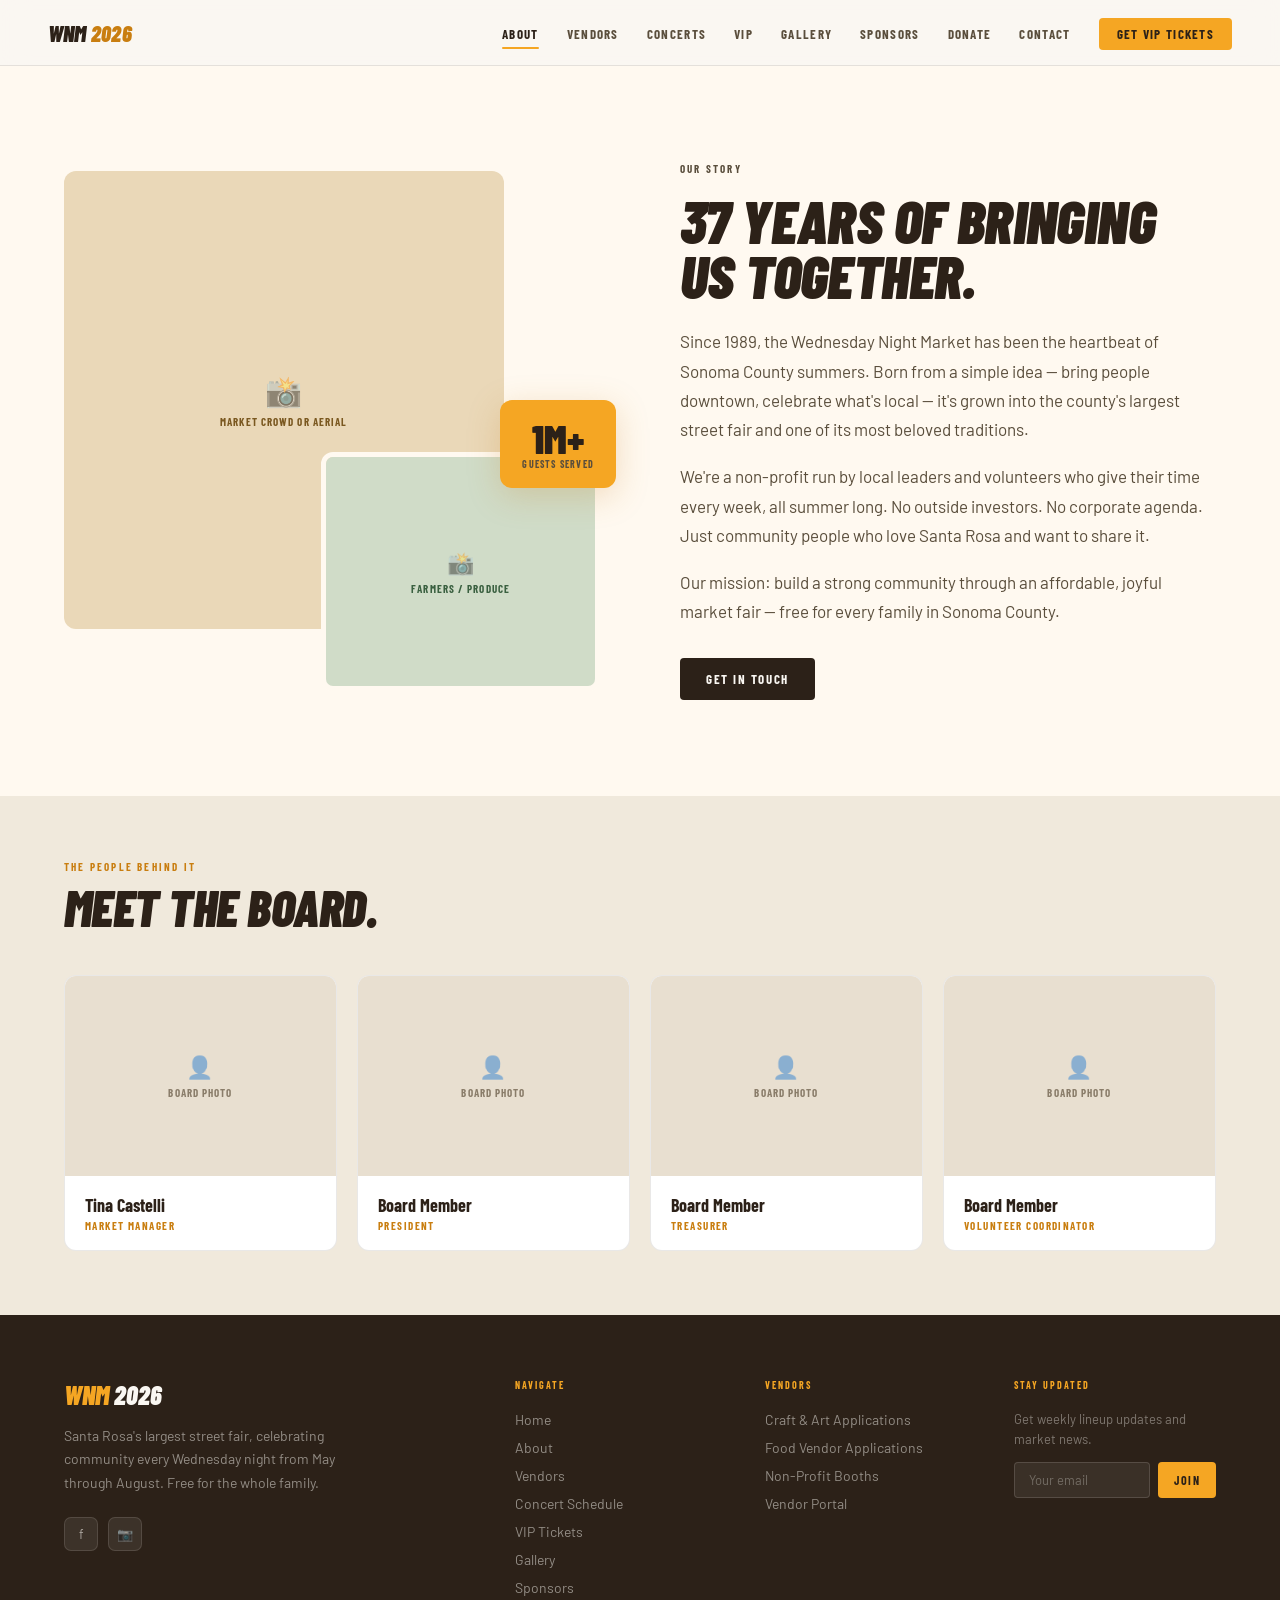
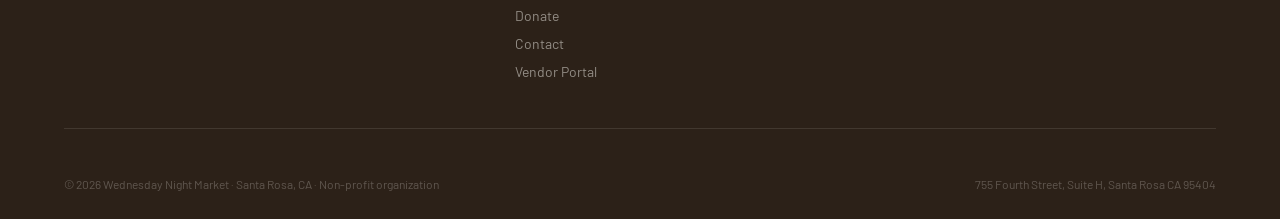
==== about.html @ 672c6ce0 "Add files via upload" ====
<!DOCTYPE html>
<html lang="en">
<head>
<meta charset="UTF-8">
<meta name="viewport" content="width=device-width, initial-scale=1.0">
<title>About — Wednesday Night Market</title>
<meta name="description" content="A non-profit run by local leaders and volunteers, bringing Santa Rosa together since 1989.">
<link rel="preconnect" href="https://fonts.googleapis.com">
<link rel="preconnect" href="https://fonts.gstatic.com" crossorigin>
<link href="https://fonts.googleapis.com/css2?family=Barlow+Condensed:ital,wght@0,400;0,700;0,900;1,700;1,900&family=Barlow:wght@400;500;600&display=swap" rel="stylesheet">
<link rel="stylesheet" href="styles.css">
</head>
<body data-page="about">

<a class="skip-link" href="#main">Skip to content</a>
<site-nav></site-nav>

<main id="main" class="page-body">
<section id="about" class="about-section section-pad">
  <div class="about-grid">
    <div class="about-image-wrap fade-up">
      <div class="about-img-main">
        <div class="photo-ph" style="height:100%;background:#EAD8B8;color:#7A5820">
          <span class="ico" style="font-size:30px">📸</span>Market crowd or aerial
        </div>
      </div>
      <div class="about-img-accent">
        <div class="photo-ph" style="height:100%;background:#D0DCC8;color:#3A6040">
          <span class="ico">📸</span>Farmers / produce
        </div>
      </div>
      <div class="stat-bubble">
        <div class="big">1M+</div>
        <div class="small">Guests served</div>
      </div>
    </div>

    <div class="about-copy fade-up">
      <p class="eyebrow">Our Story</p>
      <h2 class="display">37 years of bringing us together.</h2>
      <p class="body-text">Since 1989, the Wednesday Night Market has been the heartbeat of Sonoma County summers. Born from a simple idea — bring people downtown, celebrate what's local — it's grown into the county's largest street fair and one of its most beloved traditions.</p>
      <p class="body-text">We're a non-profit run by local leaders and volunteers who give their time every week, all summer long. No outside investors. No corporate agenda. Just community people who love Santa Rosa and want to share it.</p>
      <p class="body-text">Our mission: build a strong community through an affordable, joyful market fair — free for every family in Sonoma County.</p>
      <a href="contact.html" class="btn-primary">Get in touch</a>
    </div>
  </div>
</section>

<!-- ── BOARD ── -->
<div class="board-section section-pad-sm">
  <div class="fade-up">
    <p class="eyebrow">The People Behind It</p>
    <h2 class="display board-section">Meet the board.</h2>
  </div>
  <div class="board-grid fade-up">
    <div class="board-card">
      <div class="board-photo"><div class="photo-ph"><span class="ico">👤</span>Board photo</div></div>
      <div class="board-info">
        <div class="board-name">Tina Castelli</div>
        <div class="board-role">Market Manager</div>
      </div>
    </div>
    <div class="board-card">
      <div class="board-photo"><div class="photo-ph"><span class="ico">👤</span>Board photo</div></div>
      <div class="board-info">
        <div class="board-name">Board Member</div>
        <div class="board-role">President</div>
      </div>
    </div>
    <div class="board-card">
      <div class="board-photo"><div class="photo-ph"><span class="ico">👤</span>Board photo</div></div>
      <div class="board-info">
        <div class="board-name">Board Member</div>
        <div class="board-role">Treasurer</div>
      </div>
    </div>
    <div class="board-card">
      <div class="board-photo"><div class="photo-ph"><span class="ico">👤</span>Board photo</div></div>
      <div class="board-info">
        <div class="board-name">Board Member</div>
        <div class="board-role">Volunteer Coordinator</div>
      </div>
    </div>
  </div>
</div>
</main>

<site-footer></site-footer>

<script src="nav.js"></script>
<script src="main.js"></script>
</body>
</html>
---- styles.css ----
/* ── TOKENS ── */
:root {
  --ink:        #2C2118;
  --ink-mid:    #5A4E3C;
  --ink-soft:   #8A7D6A;
  --base:       #FAF7F2;
  --base-warm:  #FFF9F0;
  --base-sand:  #F0E9DC;
  --base-deep:  #E8DFD0;
  --amber:      #F5A623;
  --amber-dark: #C97E10;
  --coral:      #E8452C;
  --coral-soft: #FDF0ED;
  --sage:       #5A9468;
  --sage-soft:  #EDF4EF;
  --white:      #FFFFFF;
  --border:     rgba(44,33,24,0.1);
  --border-mid: rgba(44,33,24,0.18);
  --radius-sm:  4px;
  --radius-md:  12px;
  --radius-lg:  24px;
}

*, *::before, *::after { box-sizing: border-box; margin: 0; padding: 0; }
html { scroll-behavior: smooth; }
body {
  font-family: 'Barlow', sans-serif;
  background: var(--base);
  color: var(--ink);
  overflow-x: hidden;
}

/* ── TYPE ── */
.display {
  font-family: 'Barlow Condensed', sans-serif;
  font-weight: 900;
  font-style: italic;
  line-height: 0.92;
  letter-spacing: -0.01em;
  text-transform: uppercase;
}
.display-upright {
  font-family: 'Barlow Condensed', sans-serif;
  font-weight: 700;
  line-height: 1.05;
  letter-spacing: 0.01em;
  text-transform: uppercase;
}
.eyebrow {
  font-family: 'Barlow Condensed', sans-serif;
  font-weight: 700;
  font-size: 11px;
  letter-spacing: 0.2em;
  text-transform: uppercase;
  color: var(--amber-dark);
}
.body-text { font-size: 17px; line-height: 1.72; color: var(--ink-mid); }

/* ── NAV ── */
nav {
  position: fixed;
  top: 0; left: 0; right: 0;
  z-index: 100;
  height: 66px;
  display: flex;
  align-items: center;
  justify-content: space-between;
  padding: 0 48px;
  background: rgba(250,247,242,0.9);
  backdrop-filter: blur(14px);
  border-bottom: 1px solid var(--border);
}
.nav-logo {
  font-family: 'Barlow Condensed', sans-serif;
  font-weight: 900;
  font-style: italic;
  font-size: 22px;
  color: var(--ink);
  text-transform: uppercase;
  letter-spacing: 0.01em;
  text-decoration: none;
}
.nav-logo .accent { color: var(--amber-dark); }
.nav-links { display: flex; gap: 28px; list-style: none; align-items: center; }
.nav-links a {
  font-family: 'Barlow Condensed', sans-serif;
  font-weight: 700;
  font-size: 13px;
  letter-spacing: 0.1em;
  text-transform: uppercase;
  color: var(--ink-mid);
  text-decoration: none;
  transition: color 0.18s;
}
.nav-links a:hover { color: var(--amber-dark); }
.nav-cta {
  background: var(--amber);
  color: var(--ink) !important;
  padding: 8px 18px;
  border-radius: var(--radius-sm);
  font-weight: 700 !important;
  transition: background 0.18s !important;
}
.nav-cta:hover { background: var(--amber-dark) !important; color: var(--white) !important; }

/* ── PAGE LABELS ── */

/* ── BUTTONS ── */
.btn-primary {
  display: inline-block;
  background: var(--ink);
  color: var(--base);
  font-family: 'Barlow Condensed', sans-serif;
  font-weight: 700;
  font-size: 13px;
  letter-spacing: 0.12em;
  text-transform: uppercase;
  padding: 13px 26px;
  border-radius: var(--radius-sm);
  text-decoration: none;
  border: none;
  cursor: pointer;
  transition: background 0.18s, transform 0.12s;
}
.btn-primary:hover { background: var(--amber-dark); transform: translateY(-1px); }
.btn-amber {
  display: inline-block;
  background: var(--amber);
  color: var(--ink);
  font-family: 'Barlow Condensed', sans-serif;
  font-weight: 700;
  font-size: 13px;
  letter-spacing: 0.12em;
  text-transform: uppercase;
  padding: 13px 26px;
  border-radius: var(--radius-sm);
  text-decoration: none;
  border: none;
  cursor: pointer;
  transition: background 0.18s, transform 0.12s;
}
.btn-amber:hover { background: var(--amber-dark); color: var(--white); transform: translateY(-1px); }
.btn-outline {
  display: inline-block;
  background: transparent;
  color: var(--ink);
  font-family: 'Barlow Condensed', sans-serif;
  font-weight: 700;
  font-size: 13px;
  letter-spacing: 0.12em;
  text-transform: uppercase;
  padding: 12px 26px;
  border-radius: var(--radius-sm);
  border: 1.5px solid var(--border-mid);
  text-decoration: none;
  cursor: pointer;
  transition: border-color 0.18s, background 0.18s;
}
.btn-outline:hover { border-color: var(--ink); background: rgba(44,33,24,0.04); }

/* ── HERO ── */
#home {
  position: relative;
  height: 100vh;
  min-height: 680px;
  display: flex;
  flex-direction: column;
  justify-content: flex-end;
  padding: 0 64px 80px;
  overflow: hidden;
}
.hero-video-wrap {
  position: absolute;
  inset: 0;
  overflow: hidden;
}
.hero-video-wrap video { width: 100%; height: 100%; object-fit: cover; }
.hero-video-placeholder {
  width: 100%; height: 100%;
  background: linear-gradient(145deg, #F0D8A0 0%, #E8B870 25%, #C8824A 55%, #F0C870 80%, #E0D090 100%);
  display: flex;
  align-items: center;
  justify-content: center;
  font-family: 'Barlow Condensed', sans-serif;
  font-size: 13px;
  letter-spacing: 0.15em;
  text-transform: uppercase;
  color: rgba(44,33,24,0.5);
  flex-direction: column;
  gap: 8px;
}
.hero-video-placeholder::before { content: '▶'; font-size: 28px; color: rgba(44,33,24,0.3); }
.hero-overlay {
  position: absolute;
  inset: 0;
  background: linear-gradient(
    to top,
    rgba(250,247,242,0.96) 0%,
    rgba(250,247,242,0.55) 35%,
    rgba(250,247,242,0.1)  65%,
    rgba(250,247,242,0)   100%
  );
}
.hero-content { position: relative; z-index: 2; }
.hero-eyebrow {
  display: flex;
  align-items: center;
  gap: 12px;
  margin-bottom: 14px;
}
.hero-eyebrow::before {
  content: '';
  display: block;
  width: 28px;
  height: 2px;
  background: var(--amber-dark);
  border-radius: 2px;
}
.hero-title {
  font-size: clamp(72px, 12vw, 148px);
  color: var(--ink);
  margin-bottom: 6px;
}
.hero-title .pop { color: var(--amber-dark); }
.hero-sub {
  font-family: 'Barlow Condensed', sans-serif;
  font-weight: 400;
  font-size: clamp(17px, 2vw, 22px);
  color: var(--ink-mid);
  letter-spacing: 0.06em;
  text-transform: uppercase;
  margin-bottom: 36px;
}
.hero-actions { display: flex; gap: 14px; align-items: center; flex-wrap: wrap; }

.hero-badge {
  position: absolute;
  top: 96px;
  right: 64px;
  z-index: 2;
  background: var(--coral);
  color: var(--white);
  width: 104px;
  height: 104px;
  border-radius: 50%;
  display: flex;
  flex-direction: column;
  align-items: center;
  justify-content: center;
  text-align: center;
}
.hero-badge .num {
  font-family: 'Barlow Condensed', sans-serif;
  font-weight: 900;
  font-size: 38px;
  line-height: 1;
}
.hero-badge .lbl {
  font-family: 'Barlow Condensed', sans-serif;
  font-weight: 700;
  font-size: 10px;
  letter-spacing: 0.08em;
  text-transform: uppercase;
  line-height: 1.3;
  opacity: 0.88;
}

/* ── TICKER ── */
.ticker-wrap {
  background: var(--ink);
  overflow: hidden;
  padding: 11px 0;
  white-space: nowrap;
}
.ticker-inner {
  display: inline-flex;
  animation: ticker 30s linear infinite;
}
@keyframes ticker { from { transform: translateX(0); } to { transform: translateX(-50%); } }
.ticker-item {
  font-family: 'Barlow Condensed', sans-serif;
  font-weight: 700;
  font-size: 12px;
  letter-spacing: 0.16em;
  text-transform: uppercase;
  color: var(--base);
  padding: 0 24px;
}
.ticker-sep { color: var(--amber); padding: 0 4px; }

/* ── EVENT STRIP ── */
.event-strip {
  background: var(--base-warm);
  display: grid;
  grid-template-columns: repeat(4, 1fr);
  border-bottom: 1px solid var(--border);
}
.es-item {
  padding: 28px 36px;
  border-right: 1px solid var(--border);
}
.es-item:last-child { border-right: none; }
.es-item .lbl {
  font-family: 'Barlow Condensed', sans-serif;
  font-weight: 700;
  font-size: 10px;
  letter-spacing: 0.2em;
  text-transform: uppercase;
  color: var(--amber-dark);
  margin-bottom: 6px;
}
.es-item .val {
  font-family: 'Barlow Condensed', sans-serif;
  font-weight: 700;
  font-size: 20px;
  color: var(--ink);
  line-height: 1.2;
}
.es-item .sub { font-size: 13px; color: var(--ink-soft); margin-top: 3px; }

/* ── SECTION STRUCTURE ── */
.section-pad { padding: 96px 64px; }
.section-pad-sm { padding: 64px 64px; }

/* ── PHOTO MOSAIC ── */
.mosaic-section { background: var(--base); }
.mosaic-header {
  display: flex;
  align-items: flex-end;
  justify-content: space-between;
  margin-bottom: 36px;
}
.mosaic {
  display: grid;
  grid-template-columns: repeat(12, 1fr);
  grid-auto-rows: 240px;
  gap: 8px;
}
.mosaic-item {
  border-radius: var(--radius-sm);
  overflow: hidden;
}
.mosaic-item img { width: 100%; height: 100%; object-fit: cover; display: block; }
.photo-ph {
  width: 100%; height: 100%;
  display: flex;
  flex-direction: column;
  align-items: center;
  justify-content: center;
  font-family: 'Barlow Condensed', sans-serif;
  font-size: 11px;
  letter-spacing: 0.1em;
  text-transform: uppercase;
  font-weight: 700;
  gap: 6px;
  text-align: center;
  padding: 8px;
}
.photo-ph .ico { font-size: 22px; opacity: 0.45; }
.m1 { grid-column: span 5; grid-row: span 2; }
.m2 { grid-column: span 4; }
.m3 { grid-column: span 3; }
.m4 { grid-column: span 3; }
.m5 { grid-column: span 4; }

/* ── ABOUT ── */
.about-section { background: var(--base-warm); }
.about-grid {
  display: grid;
  grid-template-columns: 1fr 1fr;
  gap: 80px;
  align-items: center;
  max-width: 1280px;
}
.about-image-wrap { position: relative; height: 520px; }
.about-img-main {
  position: absolute;
  top: 0; left: 0;
  width: 82%; height: 88%;
  border-radius: var(--radius-md);
  overflow: hidden;
}
.about-img-accent {
  position: absolute;
  bottom: 0; right: 0;
  width: 52%; height: 46%;
  border-radius: var(--radius-md);
  overflow: hidden;
  border: 5px solid var(--base-warm);
}
.stat-bubble {
  position: absolute;
  top: 44%;
  right: -16px;
  background: var(--amber);
  color: var(--ink);
  padding: 18px 22px;
  border-radius: var(--radius-md);
  text-align: center;
  z-index: 2;
  box-shadow: 0 8px 32px rgba(200,130,40,0.25);
}
.stat-bubble .big {
  font-family: 'Barlow Condensed', sans-serif;
  font-weight: 900;
  font-size: 40px;
  line-height: 1;
  color: var(--ink);
}
.stat-bubble .small {
  font-family: 'Barlow Condensed', sans-serif;
  font-weight: 700;
  font-size: 10px;
  letter-spacing: 0.12em;
  text-transform: uppercase;
  color: var(--ink-mid);
}
.about-copy h2 {
  font-size: clamp(38px, 5vw, 60px);
  color: var(--ink);
  margin: 10px 0 24px;
}
.about-copy p { color: var(--ink-mid); margin-bottom: 18px; }
.about-copy p:last-of-type { margin-bottom: 32px; }

/* ── BOARD ── */
.board-section { background: var(--base-sand); }
.board-section h2 { font-size: clamp(34px, 4vw, 52px); color: var(--ink); margin: 10px 0 44px; }
.board-grid {
  display: grid;
  grid-template-columns: repeat(4, 1fr);
  gap: 20px;
}
.board-card {
  background: var(--white);
  border-radius: var(--radius-md);
  overflow: hidden;
  border: 1px solid var(--border);
}
.board-photo { height: 200px; overflow: hidden; }
.board-photo .photo-ph { color: var(--ink-soft); background: var(--base-deep); }
.board-info { padding: 18px 20px; }
.board-name {
  font-family: 'Barlow Condensed', sans-serif;
  font-weight: 700;
  font-size: 18px;
  color: var(--ink);
  margin-bottom: 3px;
}
.board-role {
  font-family: 'Barlow Condensed', sans-serif;
  font-weight: 700;
  font-size: 11px;
  letter-spacing: 0.13em;
  text-transform: uppercase;
  color: var(--amber-dark);
}

/* ── VENDORS ── */
.vendors-section { background: var(--base); }
.vendors-intro { max-width: 600px; margin-bottom: 52px; }
.vendors-intro h2 { font-size: clamp(38px, 5vw, 62px); color: var(--ink); margin: 10px 0 18px; }

.vendor-tabs {
  display: flex;
  gap: 0;
  border-bottom: 2px solid var(--border);
  margin-bottom: 36px;
}
.vendor-tab {
  font-family: 'Barlow Condensed', sans-serif;
  font-weight: 700;
  font-size: 14px;
  letter-spacing: 0.1em;
  text-transform: uppercase;
  padding: 11px 26px;
  border: none;
  background: transparent;
  color: var(--ink-soft);
  cursor: pointer;
  border-bottom: 2px solid transparent;
  margin-bottom: -2px;
  transition: color 0.18s, border-color 0.18s;
}
.vendor-tab.active { color: var(--ink); border-bottom-color: var(--amber); }
.vendor-tab:hover { color: var(--ink-mid); }

.vendor-cards {
  display: grid;
  grid-template-columns: repeat(3, 1fr);
  gap: 20px;
  margin-bottom: 44px;
}
.vendor-card {
  border-radius: var(--radius-md);
  overflow: hidden;
  border: 1px solid var(--border);
  background: var(--white);
}
.vendor-card-img { height: 220px; overflow: hidden; }
.vendor-card-img .photo-ph { background: var(--base-sand); color: var(--ink-soft); }
.vendor-card-body { padding: 20px 22px; }
.vendor-category {
  font-family: 'Barlow Condensed', sans-serif;
  font-weight: 700;
  font-size: 10px;
  letter-spacing: 0.18em;
  text-transform: uppercase;
  color: var(--amber-dark);
  margin-bottom: 5px;
}
.vendor-title {
  font-family: 'Barlow Condensed', sans-serif;
  font-weight: 700;
  font-size: 20px;
  color: var(--ink);
  margin-bottom: 5px;
}
.vendor-desc { font-size: 14px; color: var(--ink-soft); line-height: 1.55; }

.apply-banner {
  background: var(--base-sand);
  border-radius: var(--radius-md);
  padding: 40px 48px;
  display: flex;
  align-items: center;
  justify-content: space-between;
  gap: 32px;
  border: 1px solid var(--border);
}
.apply-banner h3 {
  font-size: 26px;
  color: var(--ink);
  margin-bottom: 6px;
}
.apply-banner p { font-size: 14px; color: var(--ink-soft); max-width: 400px; }
.apply-banner-btns { display: flex; gap: 10px; flex-wrap: wrap; flex-shrink: 0; }

/* ── CONCERTS ── */
.concerts-section { background: var(--base-warm); }
.concerts-layout {
  display: grid;
  grid-template-columns: 1fr 360px;
  gap: 60px;
  align-items: start;
}
.concerts-section h2 { font-size: clamp(38px, 5vw, 62px); color: var(--ink); margin: 10px 0 36px; }

.concert-list { display: flex; flex-direction: column; }
.concert-item {
  display: grid;
  grid-template-columns: 72px 1fr auto;
  gap: 20px;
  align-items: center;
  padding: 16px 0;
  border-bottom: 1px solid var(--border);
  cursor: pointer;
  border-radius: var(--radius-sm);
  transition: background 0.15s;
}
.concert-item:hover { background: rgba(245,166,35,0.07); margin: 0 -12px; padding: 16px 12px; }
.c-date { text-align: center; }
.c-month {
  font-family: 'Barlow Condensed', sans-serif;
  font-weight: 700;
  font-size: 10px;
  letter-spacing: 0.18em;
  text-transform: uppercase;
  color: var(--amber-dark);
}
.c-day {
  font-family: 'Barlow Condensed', sans-serif;
  font-weight: 900;
  font-size: 30px;
  color: var(--ink);
  line-height: 1;
}
.c-name {
  font-family: 'Barlow Condensed', sans-serif;
  font-weight: 700;
  font-size: 19px;
  color: var(--ink);
  margin-bottom: 3px;
}
.c-type { font-size: 13px; color: var(--ink-soft); }

.ctag {
  font-family: 'Barlow Condensed', sans-serif;
  font-weight: 700;
  font-size: 10px;
  letter-spacing: 0.12em;
  text-transform: uppercase;
  padding: 4px 10px;
  border-radius: 20px;
  white-space: nowrap;
}
.ctag-nat { background: rgba(232,69,44,0.1); color: var(--coral); border: 1px solid rgba(232,69,44,0.25); }
.ctag-cov { background: rgba(199,126,16,0.1); color: var(--amber-dark); border: 1px solid rgba(199,126,16,0.25); }
.ctag-loc { background: var(--sage-soft); color: var(--sage); border: 1px solid rgba(90,148,104,0.25); }

/* ── MINI CALENDAR ── */
.mini-cal {
  background: var(--white);
  border-radius: var(--radius-md);
  border: 1px solid var(--border);
  padding: 24px;
  position: sticky;
  top: 82px;
}
.cal-head {
  display: flex;
  justify-content: space-between;
  align-items: center;
  margin-bottom: 18px;
}
.cal-month {
  font-family: 'Barlow Condensed', sans-serif;
  font-weight: 700;
  font-size: 15px;
  letter-spacing: 0.06em;
  text-transform: uppercase;
  color: var(--ink);
}
.cal-nav {
  font-family: 'Barlow Condensed', sans-serif;
  font-weight: 700;
  font-size: 13px;
  background: transparent;
  border: 1px solid var(--border);
  border-radius: var(--radius-sm);
  padding: 4px 10px;
  color: var(--ink-mid);
  cursor: pointer;
}
.cal-nav:hover { border-color: var(--amber); color: var(--amber-dark); }
.cal-grid {
  display: grid;
  grid-template-columns: repeat(7, 1fr);
  gap: 3px;
}
.cal-dl {
  font-family: 'Barlow Condensed', sans-serif;
  font-weight: 700;
  font-size: 10px;
  letter-spacing: 0.1em;
  text-transform: uppercase;
  color: var(--ink-soft);
  text-align: center;
  padding: 3px 0 6px;
}
.cal-d {
  aspect-ratio: 1;
  display: flex;
  align-items: center;
  justify-content: center;
  font-family: 'Barlow Condensed', sans-serif;
  font-weight: 700;
  font-size: 13px;
  color: rgba(44,33,24,0.35);
  border-radius: 50%;
  cursor: default;
}
.cal-d.has-event { color: var(--ink); background: rgba(245,166,35,0.14); cursor: pointer; }
.cal-d.has-event:hover { background: rgba(245,166,35,0.32); }
.cal-d.today { background: var(--amber); color: var(--ink); font-weight: 900; }
.cal-d.empty { opacity: 0; pointer-events: none; }
.cal-legend {
  margin-top: 18px;
  padding-top: 14px;
  border-top: 1px solid var(--border);
  display: flex;
  flex-direction: column;
  gap: 8px;
}
.cal-leg-item {
  display: flex;
  align-items: center;
  gap: 8px;
  font-size: 12px;
  color: var(--ink-soft);
}
.cal-swatch {
  width: 20px; height: 20px;
  border-radius: 50%;
  display: flex; align-items: center; justify-content: center;
  font-size: 10px;
  font-family: 'Barlow Condensed', sans-serif;
  font-weight: 700;
}

/* ── VIP ── */
.vip-section { background: var(--base-sand); }
.vip-grid {
  display: grid;
  grid-template-columns: 1fr 1fr;
  gap: 72px;
  align-items: center;
}
.vip-left h2 { font-size: clamp(38px, 5vw, 62px); color: var(--ink); margin: 10px 0 18px; }
.vip-left p { color: var(--ink-mid); margin-bottom: 28px; }
.vip-price {
  display: flex;
  align-items: baseline;
  gap: 8px;
  margin: 24px 0;
  padding: 24px;
  background: var(--white);
  border-radius: var(--radius-md);
  border: 1px solid var(--border);
}
.vip-price .amt {
  font-family: 'Barlow Condensed', sans-serif;
  font-weight: 900;
  font-size: 64px;
  color: var(--amber-dark);
  line-height: 1;
}
.vip-price .per {
  font-family: 'Barlow Condensed', sans-serif;
  font-weight: 700;
  font-size: 14px;
  color: var(--ink-soft);
  text-transform: uppercase;
  letter-spacing: 0.1em;
}
.vip-price .season-note {
  margin-left: auto;
  text-align: right;
}
.vip-price .season-note .s-big {
  font-family: 'Barlow Condensed', sans-serif;
  font-weight: 900;
  font-size: 22px;
  color: var(--ink);
}
.vip-price .season-note .s-small {
  font-size: 12px;
  color: var(--ink-soft);
}
.vip-perks { list-style: none; display: flex; flex-direction: column; gap: 11px; margin-bottom: 32px; }
.vip-perks li {
  display: flex;
  align-items: center;
  gap: 11px;
  font-size: 16px;
  color: var(--ink-mid);
}
.perk-dot {
  width: 7px; height: 7px;
  background: var(--amber);
  border-radius: 50%;
  flex-shrink: 0;
}
.vip-img {
  height: 520px;
  border-radius: var(--radius-lg);
  overflow: hidden;
  position: relative;
}
.vip-img .photo-ph { height: 100%; background: var(--base-deep); color: var(--ink-soft); }
.vip-season-badge {
  position: absolute;
  bottom: 24px;
  left: 24px;
  background: rgba(250,247,242,0.92);
  backdrop-filter: blur(10px);
  border: 1px solid var(--border-mid);
  border-radius: var(--radius-md);
  padding: 14px 18px;
}
.vip-season-badge .b-lbl { font-size: 10px; color: var(--amber-dark); font-family: 'Barlow Condensed', sans-serif; font-weight: 700; letter-spacing: 0.15em; text-transform: uppercase; margin-bottom: 3px; }
.vip-season-badge .b-val { font-family: 'Barlow Condensed', sans-serif; font-weight: 700; font-size: 18px; color: var(--ink); }

/* ── GALLERY ── */
.gallery-section { background: var(--base); }
.gallery-section h2 { font-size: clamp(38px, 5vw, 62px); color: var(--ink); margin: 10px 0 32px; }
.gallery-filters {
  display: flex;
  gap: 8px;
  flex-wrap: wrap;
  margin-bottom: 28px;
}
.gf-btn {
  font-family: 'Barlow Condensed', sans-serif;
  font-weight: 700;
  font-size: 11px;
  letter-spacing: 0.13em;
  text-transform: uppercase;
  padding: 7px 16px;
  border-radius: 20px;
  border: 1px solid var(--border-mid);
  background: transparent;
  color: var(--ink-soft);
  cursor: pointer;
  transition: all 0.15s;
}
.gf-btn.active, .gf-btn:hover {
  background: var(--ink);
  border-color: var(--ink);
  color: var(--white);
}
.gallery-grid {
  display: grid;
  grid-template-columns: repeat(4, 1fr);
  gap: 8px;
}
.gi {
  border-radius: var(--radius-sm);
  overflow: hidden;
  cursor: pointer;
  position: relative;
}
.gi:nth-child(3n+1) { grid-row: span 2; }
.gi-img { width: 100%; }
.gi:not(:nth-child(3n+1)) .gi-img { aspect-ratio: 4/3; }
.gi:nth-child(3n+1) .gi-img { aspect-ratio: 3/4; height: 100%; }
.gi-img .photo-ph {
  background: var(--base-sand);
  color: var(--ink-soft);
  min-height: 180px;
  height: 100%;
  width: 100%;
}
.gi-overlay {
  position: absolute;
  inset: 0;
  background: rgba(44,33,24,0);
  display: flex;
  align-items: flex-end;
  padding: 14px;
  transition: background 0.2s;
}
.gi:hover .gi-overlay { background: rgba(44,33,24,0.4); }
.gi-label {
  font-family: 'Barlow Condensed', sans-serif;
  font-weight: 700;
  font-size: 12px;
  letter-spacing: 0.12em;
  text-transform: uppercase;
  color: var(--white);
  opacity: 0;
  transition: opacity 0.2s;
}
.gi:hover .gi-label { opacity: 1; }
.gallery-more { text-align: center; margin-top: 36px; }

/* ── SPONSORS ── */
.sponsors-section { background: var(--base-warm); }
.sponsors-section h2 { font-size: clamp(38px, 5vw, 62px); color: var(--ink); margin: 10px 0 12px; }
.sponsors-section > .body-text { max-width: 540px; margin-bottom: 52px; }
.sponsor-grid {
  display: grid;
  grid-template-columns: repeat(5, 1fr);
  gap: 12px;
  margin-bottom: 64px;
}
.sponsor-logo {
  background: var(--white);
  border: 1px solid var(--border);
  border-radius: var(--radius-md);
  height: 88px;
  display: flex;
  align-items: center;
  justify-content: center;
  font-family: 'Barlow Condensed', sans-serif;
  font-weight: 700;
  font-size: 13px;
  color: var(--ink-soft);
  letter-spacing: 0.06em;
  text-transform: uppercase;
  transition: border-color 0.18s, box-shadow 0.18s;
  cursor: pointer;
}
.sponsor-logo:hover { border-color: var(--amber); box-shadow: 0 0 0 3px rgba(245,166,35,0.12); }

.become-band {
  background: var(--base-sand);
  border-radius: var(--radius-lg);
  padding: 56px 56px;
  display: grid;
  grid-template-columns: 1fr auto;
  gap: 56px;
  align-items: start;
  border: 1px solid var(--border);
}
.become-band h3 { font-size: clamp(26px, 3.5vw, 40px); color: var(--ink); margin-bottom: 12px; }
.become-band p { color: var(--ink-mid); max-width: 440px; line-height: 1.65; margin-bottom: 0; }

.sponsor-form { display: flex; flex-direction: column; gap: 10px; min-width: 290px; }
.sponsor-form input,
.sponsor-form select,
.sponsor-form textarea {
  background: var(--white);
  border: 1px solid var(--border-mid);
  border-radius: var(--radius-sm);
  color: var(--ink);
  font-family: 'Barlow', sans-serif;
  font-size: 14px;
  padding: 11px 15px;
  outline: none;
  transition: border-color 0.18s;
  width: 100%;
}
.sponsor-form input:focus,
.sponsor-form select:focus,
.sponsor-form textarea:focus { border-color: var(--amber-dark); }
.sponsor-form input::placeholder,
.sponsor-form textarea::placeholder { color: var(--ink-soft); }
.sponsor-form select { color: var(--ink-soft); }
.sponsor-form select option { color: var(--ink); }
.sponsor-form textarea { resize: vertical; min-height: 80px; }

/* ── CONTACT ── */
.contact-section { background: var(--base); }
.contact-grid {
  display: grid;
  grid-template-columns: 1fr 1fr;
  gap: 80px;
  align-items: start;
}
.contact-section h2 { font-size: clamp(38px, 5vw, 62px); color: var(--ink); margin: 10px 0 18px; }
.contact-section .body-text { margin-bottom: 40px; }
.contact-details { display: flex; flex-direction: column; gap: 20px; margin-bottom: 36px; }
.ci {
  display: flex;
  align-items: flex-start;
  gap: 14px;
}
.ci-icon {
  width: 40px; height: 40px;
  background: rgba(199,126,16,0.1);
  border-radius: 8px;
  display: flex; align-items: center; justify-content: center;
  font-size: 17px;
  flex-shrink: 0;
  color: var(--amber-dark);
}
.ci-lbl {
  font-family: 'Barlow Condensed', sans-serif;
  font-weight: 700;
  font-size: 10px;
  letter-spacing: 0.16em;
  text-transform: uppercase;
  color: var(--amber-dark);
  margin-bottom: 3px;
}
.ci-val { font-size: 15px; color: var(--ink-mid); line-height: 1.5; }

.map-ph {
  width: 100%; height: 220px;
  background: var(--base-sand);
  border-radius: var(--radius-md);
  border: 1px solid var(--border);
  display: flex; flex-direction: column;
  align-items: center; justify-content: center;
  gap: 8px;
  font-family: 'Barlow Condensed', sans-serif;
  font-size: 12px;
  letter-spacing: 0.12em;
  text-transform: uppercase;
  font-weight: 700;
  color: var(--ink-soft);
}
.map-ph::before { content: '📍'; font-size: 26px; }

.contact-form { display: flex; flex-direction: column; gap: 14px; }
.contact-form input,
.contact-form textarea {
  background: var(--white);
  border: 1px solid var(--border-mid);
  border-radius: var(--radius-sm);
  color: var(--ink);
  font-family: 'Barlow', sans-serif;
  font-size: 15px;
  padding: 13px 16px;
  outline: none;
  transition: border-color 0.18s;
  width: 100%;
}
.contact-form input:focus,
.contact-form textarea:focus { border-color: var(--amber-dark); }
.contact-form input::placeholder,
.contact-form textarea::placeholder { color: var(--ink-soft); }
.contact-form textarea { resize: vertical; min-height: 120px; }
.form-row { display: grid; grid-template-columns: 1fr 1fr; gap: 12px; }

/* ── FOOTER ── */
footer {
  background: var(--ink);
  padding: 64px 64px 28px;
}
.footer-top {
  display: grid;
  grid-template-columns: 2fr 1fr 1fr 1fr;
  gap: 48px;
  margin-bottom: 48px;
  padding-bottom: 48px;
  border-bottom: 1px solid rgba(250,247,242,0.1);
}
.f-logo {
  font-family: 'Barlow Condensed', sans-serif;
  font-weight: 900;
  font-style: italic;
  font-size: 26px;
  color: var(--amber);
  text-transform: uppercase;
  margin-bottom: 14px;
}
.f-logo span { color: var(--base); }
.f-about { font-size: 14px; color: rgba(250,247,242,0.5); line-height: 1.7; max-width: 280px; }
.f-social { display: flex; gap: 10px; margin-top: 22px; }
.f-s-btn {
  width: 34px; height: 34px;
  background: rgba(250,247,242,0.08);
  border: 1px solid rgba(250,247,242,0.12);
  border-radius: 7px;
  display: flex; align-items: center; justify-content: center;
  font-size: 13px; cursor: pointer;
  color: rgba(250,247,242,0.6);
  transition: background 0.15s, border-color 0.15s, color 0.15s;
}
.f-s-btn:hover { background: rgba(245,166,35,0.14); border-color: rgba(245,166,35,0.4); color: var(--amber); }
.f-col h4 {
  font-family: 'Barlow Condensed', sans-serif;
  font-weight: 700;
  font-size: 10px;
  letter-spacing: 0.2em;
  text-transform: uppercase;
  color: var(--amber);
  margin-bottom: 18px;
}
.f-col ul { list-style: none; display: flex; flex-direction: column; gap: 9px; }
.f-col ul a {
  font-size: 14px;
  color: rgba(250,247,242,0.5);
  text-decoration: none;
  transition: color 0.15s;
}
.f-col ul a:hover { color: var(--base); }
.f-col .f-note { font-size: 13px; color: rgba(250,247,242,0.4); line-height: 1.6; margin-bottom: 12px; }
.f-newsletter { display: flex; gap: 8px; }
.f-newsletter input {
  background: rgba(250,247,242,0.07);
  border: 1px solid rgba(250,247,242,0.14);
  border-radius: var(--radius-sm);
  color: var(--base);
  font-family: 'Barlow', sans-serif;
  font-size: 13px;
  padding: 9px 14px;
  outline: none;
  width: 100%;
  transition: border-color 0.18s;
}
.f-newsletter input:focus { border-color: var(--amber); }
.f-newsletter input::placeholder { color: rgba(250,247,242,0.3); }
.f-newsletter .btn-amber { padding: 9px 16px; font-size: 12px; white-space: nowrap; }
.footer-bottom {
  display: flex;
  justify-content: space-between;
  align-items: center;
  flex-wrap: wrap;
  gap: 8px;
}
.footer-bottom p { font-size: 12px; color: rgba(250,247,242,0.25); }

/* ── CORAL ACCENT STRIPE ── */
.coral-stripe {
  background: var(--coral);
  padding: 22px 64px;
  display: flex;
  align-items: center;
  justify-content: space-between;
  gap: 24px;
}
.coral-stripe p {
  font-family: 'Barlow Condensed', sans-serif;
  font-weight: 700;
  font-size: 18px;
  color: var(--white);
  letter-spacing: 0.02em;
}
.coral-stripe .btn-amber { background: var(--white); color: var(--coral); }
.coral-stripe .btn-amber:hover { background: var(--base-warm); }

/* ── SCROLL FADE ── */
.fade-up {
  opacity: 0;
  transform: translateY(20px);
  transition: opacity 0.55s ease, transform 0.55s ease;
}
.fade-up.visible { opacity: 1; transform: translateY(0); }

/* ════════════════════════════════════════════════════════
   SITE SHELL — added when the mockup was split into pages
   ════════════════════════════════════════════════════════ */

site-nav, site-footer { display: block; }

/* Every page except home starts below the fixed nav */
.page-body { padding-top: 66px; }

.skip-link {
  position: absolute;
  left: -9999px;
  z-index: 200;
  background: var(--ink);
  color: var(--base);
  font-family: 'Barlow Condensed', sans-serif;
  font-weight: 700;
  font-size: 13px;
  letter-spacing: 0.12em;
  text-transform: uppercase;
  padding: 12px 20px;
  border-radius: var(--radius-sm);
  text-decoration: none;
}
.skip-link:focus { left: 16px; top: 12px; }

.visually-hidden {
  position: absolute;
  width: 1px; height: 1px;
  margin: -1px; padding: 0;
  overflow: hidden;
  clip: rect(0 0 0 0);
  white-space: nowrap;
  border: 0;
}

/* Active page marker in the nav */
.nav-links a.is-active { color: var(--ink); position: relative; }
.nav-links a.is-active::after {
  content: '';
  position: absolute;
  left: 0; right: 0; bottom: -7px;
  height: 2px;
  background: var(--amber);
  border-radius: 2px;
}
.nav-links a.nav-cta.is-active::after { display: none; }

/* Mobile menu button */
.nav-toggle {
  display: none;
  flex-direction: column;
  justify-content: center;
  gap: 5px;
  width: 40px; height: 40px;
  padding: 0 8px;
  background: transparent;
  border: 1.5px solid var(--border-mid);
  border-radius: var(--radius-sm);
  cursor: pointer;
}
.nav-toggle span {
  display: block;
  height: 2px;
  background: var(--ink);
  border-radius: 2px;
  transition: transform 0.18s, opacity 0.18s;
}
.nav-toggle[aria-expanded="true"] span:nth-child(1) { transform: translateY(7px) rotate(45deg); }
.nav-toggle[aria-expanded="true"] span:nth-child(2) { opacity: 0; }
.nav-toggle[aria-expanded="true"] span:nth-child(3) { transform: translateY(-7px) rotate(-45deg); }

/* Footer social buttons are anchors now */
.f-social a.f-s-btn { text-decoration: none; }

/* Visible keyboard focus */
a:focus-visible,
button:focus-visible,
input:focus-visible,
select:focus-visible,
textarea:focus-visible {
  outline: 2px solid var(--amber-dark);
  outline-offset: 3px;
}

/* ── RESPONSIVE ── */
@media (max-width: 1080px) {
  nav { padding: 0 28px; }
  .nav-links { gap: 20px; }
  .section-pad { padding: 72px 32px; }
  .section-pad-sm { padding: 52px 32px; }
  #home { padding: 0 32px 56px; }
  .hero-badge { top: 88px; right: 32px; }
  .coral-stripe { padding: 20px 32px; }
  .about-grid, .vip-grid, .contact-grid { grid-template-columns: 1fr; gap: 44px; }
  .concerts-layout { grid-template-columns: 1fr; gap: 40px; }
  .mini-cal { max-width: 420px; }
  .board-grid, .gallery-grid, .vendor-cards { grid-template-columns: repeat(2, 1fr); }
  .sponsor-grid { grid-template-columns: repeat(3, 1fr); }
  .event-strip { grid-template-columns: repeat(2, 1fr); }
  .mosaic { grid-template-columns: repeat(6, 1fr); grid-auto-rows: 200px; }
  .m1 { grid-column: span 6; grid-row: span 2; }
  .m2, .m3, .m4, .m5 { grid-column: span 3; }
  .become-band { grid-template-columns: 1fr; padding: 40px 32px; gap: 32px; }
  .footer-top { grid-template-columns: 1fr 1fr; gap: 36px; }
  footer { padding: 52px 32px 24px; }
}

@media (max-width: 720px) {
  nav { padding: 0 20px; }
  .nav-toggle { display: flex; }
  .nav-links {
    position: fixed;
    top: 66px; left: 0; right: 0;
    display: none;
    flex-direction: column;
    align-items: stretch;
    gap: 0;
    padding: 12px 20px 20px;
    background: var(--base-warm);
    border-bottom: 1px solid var(--border);
    box-shadow: 0 12px 24px rgba(44,33,24,0.08);
    max-height: calc(100vh - 66px);
    overflow-y: auto;
  }
  .nav-links.open { display: flex; }
  .nav-links li { border-bottom: 1px solid var(--border); }
  .nav-links li:last-child { border-bottom: none; padding-top: 14px; }
  .nav-links a { display: block; padding: 14px 2px; font-size: 15px; }
  .nav-links a.is-active::after { display: none; }
  .nav-links a.is-active { color: var(--amber-dark); }
  .nav-links a.nav-cta { text-align: center; padding: 13px 18px; }

  .section-pad { padding: 56px 20px; }
  .section-pad-sm { padding: 44px 20px; }
  #home { padding: 0 20px 44px; min-height: 600px; }
  .hero-badge { width: 78px; height: 78px; top: 80px; right: 20px; }
  .hero-badge .num { font-size: 28px; }
  .hero-badge .lbl { font-size: 8px; }
  .coral-stripe { padding: 20px; flex-direction: column; align-items: flex-start; gap: 14px; }
  .mosaic-header { flex-direction: column; align-items: flex-start; gap: 18px; }

  .event-strip { grid-template-columns: 1fr; }
  .es-item { border-right: none; border-bottom: 1px solid var(--border); padding: 20px 24px; }
  .mosaic { grid-template-columns: 1fr; grid-auto-rows: 200px; }
  .m1, .m2, .m3, .m4, .m5 { grid-column: span 1; grid-row: span 1; }
  .about-image-wrap { height: 380px; }
  .board-grid, .gallery-grid, .vendor-cards, .sponsor-grid { grid-template-columns: 1fr; }
  .gi:nth-child(3n+1) { grid-row: span 1; }
  .gi:nth-child(3n+1) .gi-img { aspect-ratio: 4/3; height: auto; }
  .vendor-tabs { overflow-x: auto; }
  .vendor-tab { white-space: nowrap; }
  .apply-banner { flex-direction: column; align-items: flex-start; gap: 22px; padding: 32px 24px; }
  .apply-banner-btns { display: flex; flex-wrap: wrap; gap: 10px; }
  .concert-item { grid-template-columns: 56px 1fr; row-gap: 8px; }
  .concert-item .ctag { justify-self: start; grid-column: 2; }
  .vip-price { flex-wrap: wrap; gap: 16px; }
  .vip-price .season-note { margin-left: 0; text-align: left; }
  .vip-img { height: 340px; }
  .become-band { padding: 32px 24px; }
  .sponsor-form { min-width: 0; }
  .form-row { grid-template-columns: 1fr; }
  .footer-top { grid-template-columns: 1fr; gap: 32px; }
  footer { padding: 44px 20px 24px; }
}

/* ── REDUCED MOTION ── */
@media (prefers-reduced-motion: reduce) {
  html { scroll-behavior: auto; }
  .fade-up { opacity: 1; transform: none; transition: none; }
  .ticker-inner { animation: none; }
  *, *::before, *::after { transition-duration: 0.01ms !important; animation-duration: 0.01ms !important; }
}

/* ════════════════════════════════════════════════════════
   HOME — EXPLORE CARDS + SPONSOR HIGHLIGHT
   ════════════════════════════════════════════════════════ */
.explore-section { background: var(--base-warm); }
.explore-header { margin-bottom: 36px; }
.explore-grid {
  display: grid;
  grid-template-columns: repeat(4, 1fr);
  gap: 16px;
}
.explore-card {
  position: relative;
  display: flex;
  flex-direction: column;
  gap: 6px;
  background: var(--white);
  border: 1px solid var(--border);
  border-radius: var(--radius-md);
  padding: 26px 24px 24px;
  text-decoration: none;
  color: var(--ink);
  transition: border-color 0.18s, transform 0.18s, box-shadow 0.18s;
}
.explore-card:hover {
  border-color: var(--amber);
  transform: translateY(-3px);
  box-shadow: 0 14px 28px rgba(44,33,24,0.08);
}
.explore-ico { font-size: 26px; line-height: 1; margin-bottom: 4px; }
.explore-title {
  font-family: 'Barlow Condensed', sans-serif;
  font-weight: 700;
  font-size: 17px;
  letter-spacing: 0.01em;
  text-transform: uppercase;
  color: var(--ink);
}
.explore-desc { font-size: 14px; line-height: 1.5; color: var(--ink-mid); }
.explore-arrow {
  position: absolute;
  top: 24px; right: 22px;
  color: var(--amber-dark);
  font-size: 16px;
  opacity: 0;
  transform: translateX(-4px);
  transition: opacity 0.18s, transform 0.18s;
}
.explore-card:hover .explore-arrow { opacity: 1; transform: translateX(0); }

.sponsor-highlight { background: var(--base-sand); }
.sponsor-highlight-header {
  display: flex;
  align-items: flex-end;
  justify-content: space-between;
  margin-bottom: 28px;
  gap: 24px;
}
.sponsor-highlight-grid {
  display: grid;
  grid-template-columns: repeat(5, 1fr);
  gap: 12px;
}

/* ════════════════════════════════════════════════════════
   DONATE PAGE
   ════════════════════════════════════════════════════════ */
.donate-section { background: var(--base); }
.donate-intro { max-width: 720px; margin-bottom: 48px; }
.donate-intro .body-text { margin-top: 18px; }
.donate-grid {
  display: grid;
  grid-template-columns: 1fr 380px;
  gap: 56px;
  align-items: start;
}
.donate-card {
  background: var(--sage-soft);
  border: 1px solid rgba(90,148,104,0.2);
  border-radius: var(--radius-lg);
  padding: 36px;
}
.donate-toggle {
  display: inline-flex;
  background: var(--white);
  border: 1px solid rgba(90,148,104,0.25);
  border-radius: 999px;
  padding: 4px;
  margin-bottom: 24px;
}
.donate-toggle-btn {
  border: none;
  background: transparent;
  font-family: 'Barlow Condensed', sans-serif;
  font-weight: 700;
  font-size: 13px;
  letter-spacing: 0.06em;
  text-transform: uppercase;
  color: var(--ink-mid);
  padding: 9px 20px;
  border-radius: 999px;
  cursor: pointer;
  transition: background 0.15s, color 0.15s;
}
.donate-toggle-btn.active { background: var(--sage); color: var(--white); }
.donate-amounts {
  display: grid;
  grid-template-columns: repeat(2, 1fr);
  gap: 10px;
  margin-bottom: 18px;
}
.donate-amount {
  background: var(--white);
  border: 1.5px solid rgba(90,148,104,0.3);
  border-radius: var(--radius-sm);
  font-family: 'Barlow Condensed', sans-serif;
  font-weight: 700;
  font-size: 20px;
  color: var(--ink);
  padding: 16px 8px;
  cursor: pointer;
  transition: border-color 0.15s, background 0.15s;
}
.donate-amount:hover { border-color: var(--sage); }
.donate-amount.active { background: var(--sage); border-color: var(--sage); color: var(--white); }
.donate-amount-custom { font-size: 14px; text-transform: uppercase; letter-spacing: 0.08em; }
.donate-custom-row {
  display: flex;
  align-items: center;
  background: var(--white);
  border: 1.5px solid rgba(90,148,104,0.3);
  border-radius: var(--radius-sm);
  padding: 4px 4px 4px 16px;
  margin-bottom: 18px;
}
.donate-custom-prefix { font-weight: 700; color: var(--ink-mid); margin-right: 4px; }
.donate-custom-row input {
  flex: 1;
  border: none;
  background: transparent;
  font-family: 'Barlow', sans-serif;
  font-size: 16px;
  padding: 12px 8px;
  color: var(--ink);
}
.donate-custom-row input:focus { outline: none; }
.donate-submit { width: 100%; text-align: center; font-size: 14px; padding: 15px 20px; }
.donate-note { font-size: 12px; color: var(--ink-soft); margin-top: 14px; line-height: 1.6; }

.donate-impact { display: flex; flex-direction: column; gap: 18px; }
.donate-impact-item {
  background: var(--base-warm);
  border: 1px solid var(--border);
  border-radius: var(--radius-md);
  padding: 20px 22px;
}
.donate-impact-amt {
  font-family: 'Barlow Condensed', sans-serif;
  font-weight: 900;
  font-style: italic;
  font-size: 26px;
  color: var(--sage);
  margin-bottom: 4px;
}
.donate-impact-desc { font-size: 14px; color: var(--ink-mid); line-height: 1.5; }

/* ════════════════════════════════════════════════════════
   VENDOR PORTAL PAGE
   ════════════════════════════════════════════════════════ */
.portal-section { background: var(--base-warm); }
.portal-intro { max-width: 680px; margin-bottom: 40px; }
.portal-intro .body-text { margin-top: 18px; }
.portal-card {
  background: var(--white);
  border: 1px solid var(--border);
  border-radius: var(--radius-lg);
  padding: 40px;
  max-width: 720px;
}
.portal-google-btn {
  display: inline-flex;
  align-items: center;
  gap: 10px;
}
.portal-google-icon {
  display: inline-flex;
  align-items: center;
  justify-content: center;
  width: 20px; height: 20px;
  background: var(--white);
  color: var(--ink);
  border-radius: 50%;
  font-family: Arial, sans-serif;
  font-weight: 700;
  font-size: 13px;
}
.portal-signin-note { margin-top: 14px; font-size: 13px; color: var(--ink-soft); }

.portal-dash-head {
  display: flex;
  align-items: center;
  justify-content: space-between;
  margin-bottom: 28px;
  padding-bottom: 24px;
  border-bottom: 1px solid var(--border);
}
.portal-dash-name {
  font-family: 'Barlow Condensed', sans-serif;
  font-weight: 700;
  font-size: 18px;
  color: var(--ink);
}
.portal-dash-email { font-size: 13px; color: var(--ink-soft); }

.portal-tabs {
  display: flex;
  gap: 0;
  border-bottom: 2px solid var(--border);
  margin-bottom: 28px;
  overflow-x: auto;
}
.portal-tab {
  background: transparent;
  border: none;
  border-bottom: 2px solid transparent;
  margin-bottom: -2px;
  font-family: 'Barlow Condensed', sans-serif;
  font-weight: 700;
  font-size: 13px;
  letter-spacing: 0.06em;
  text-transform: uppercase;
  color: var(--ink-soft);
  padding: 10px 18px 12px;
  cursor: pointer;
  white-space: nowrap;
  transition: color 0.15s, border-color 0.15s;
}
.portal-tab.active { color: var(--ink); border-bottom-color: var(--amber); }
.portal-tab:hover { color: var(--ink-mid); }

.portal-status {
  display: flex;
  align-items: center;
  gap: 10px;
  background: var(--base-sand);
  border-radius: var(--radius-sm);
  padding: 12px 16px;
  margin-bottom: 24px;
  font-size: 14px;
  color: var(--ink-mid);
}
.portal-status-dot {
  width: 9px; height: 9px;
  border-radius: 50%;
  background: var(--ink-soft);
  flex-shrink: 0;
}
.portal-status-dot[data-status="pending"] { background: var(--amber); }
.portal-status-dot[data-status="approved"] { background: var(--sage); }
.portal-status-dot[data-status="rejected"] { background: var(--coral); }

.portal-form { gap: 12px; }
.portal-upload-btn { display: inline-block; cursor: pointer; }

/* ── RESPONSIVE additions ── */
@media (max-width: 1080px) {
  .explore-grid { grid-template-columns: repeat(2, 1fr); }
  .sponsor-highlight-grid { grid-template-columns: repeat(3, 1fr); }
  .donate-grid { grid-template-columns: 1fr; gap: 36px; }
}

@media (max-width: 720px) {
  .explore-grid { grid-template-columns: 1fr; }
  .sponsor-highlight-header { flex-direction: column; align-items: flex-start; gap: 16px; }
  .sponsor-highlight-grid { grid-template-columns: repeat(2, 1fr); }
  .donate-card { padding: 26px 22px; }
  .donate-amounts { grid-template-columns: repeat(2, 1fr); }
  .portal-card { padding: 28px 22px; }
  .portal-dash-head { flex-direction: column; align-items: flex-start; gap: 14px; }
}
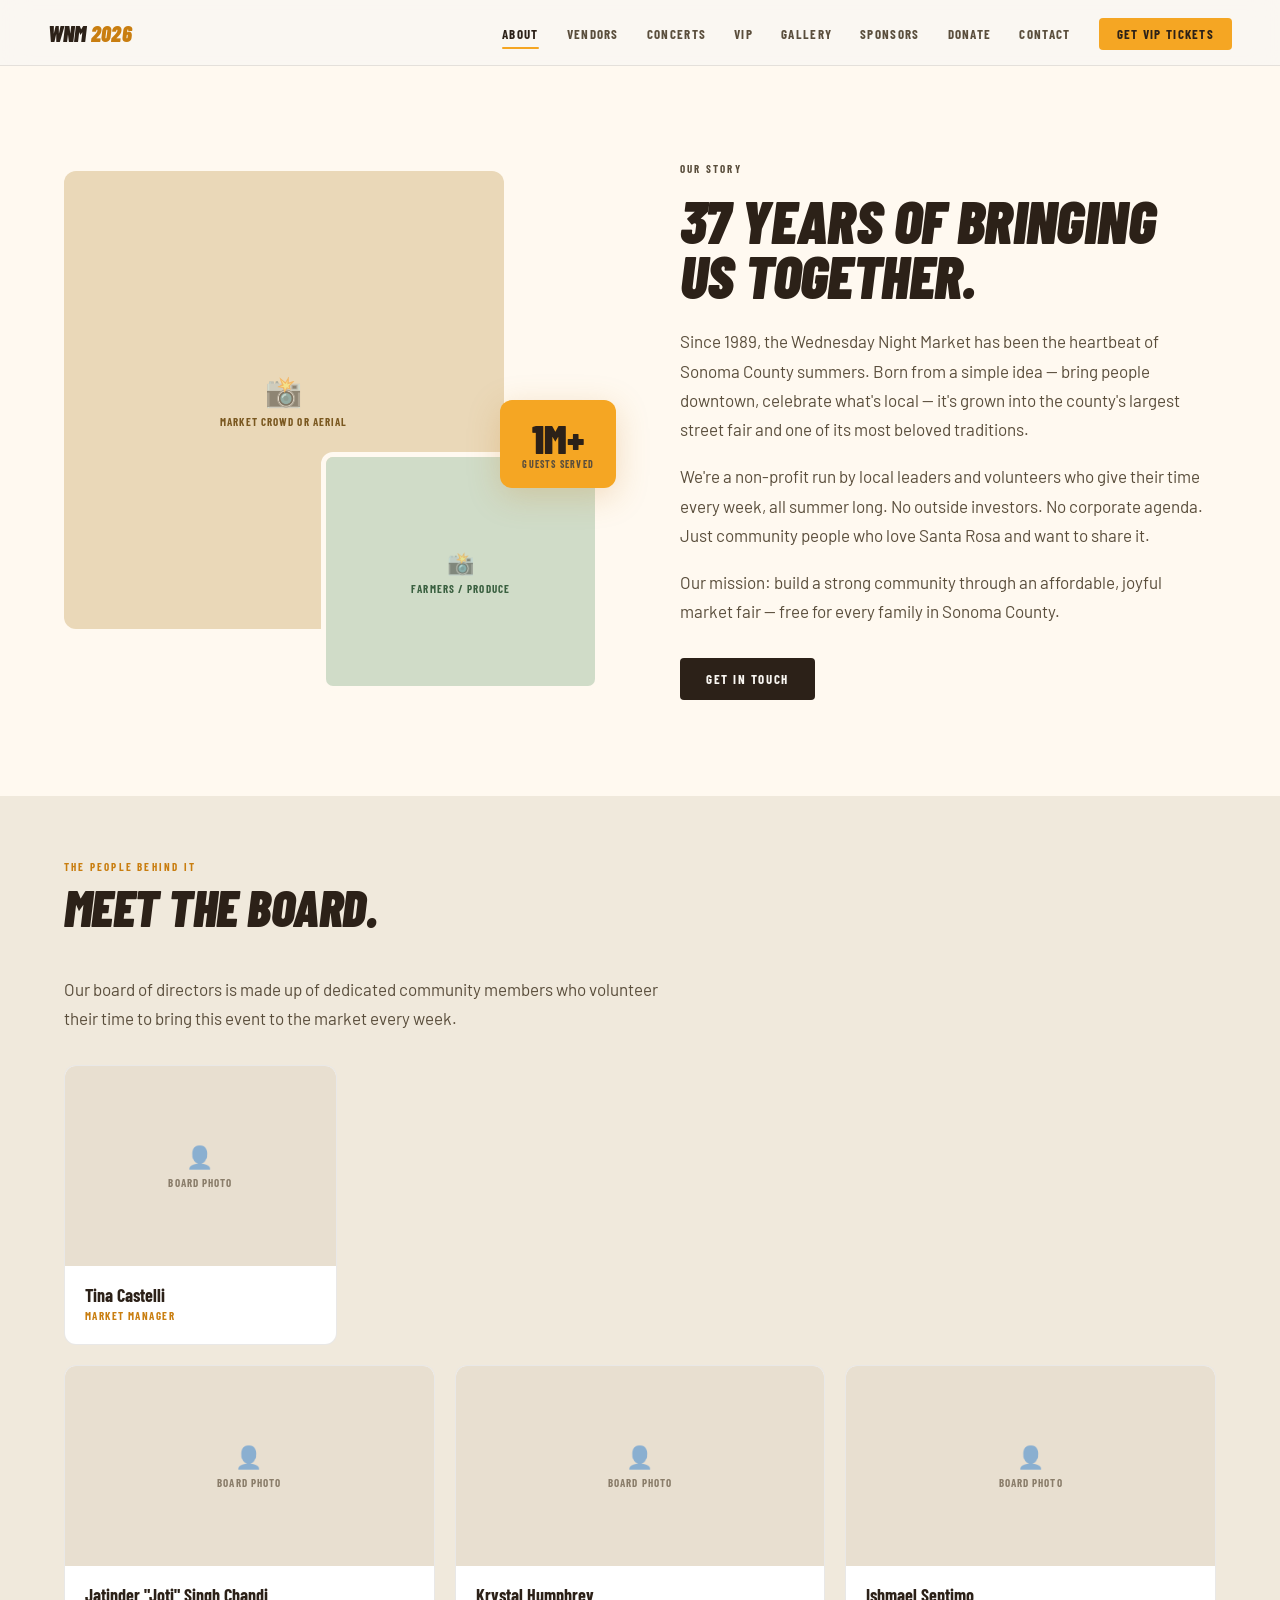
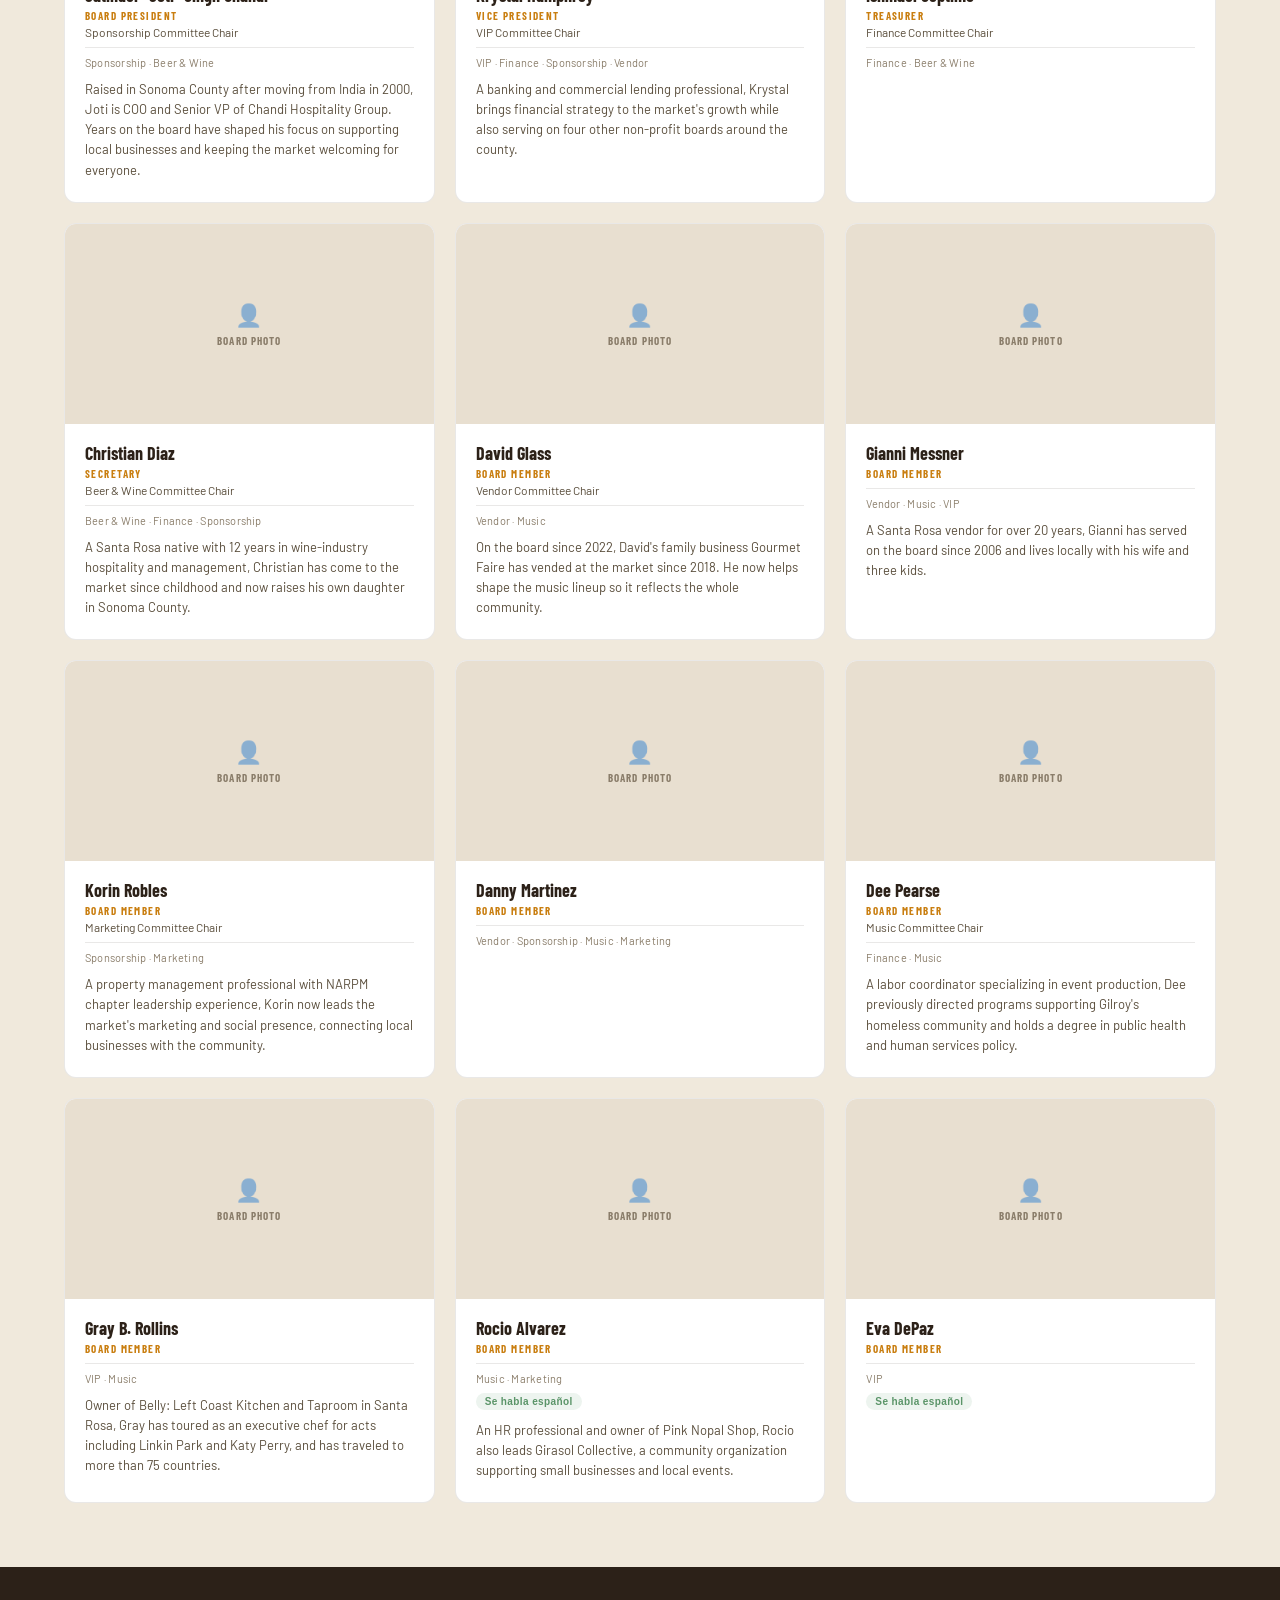
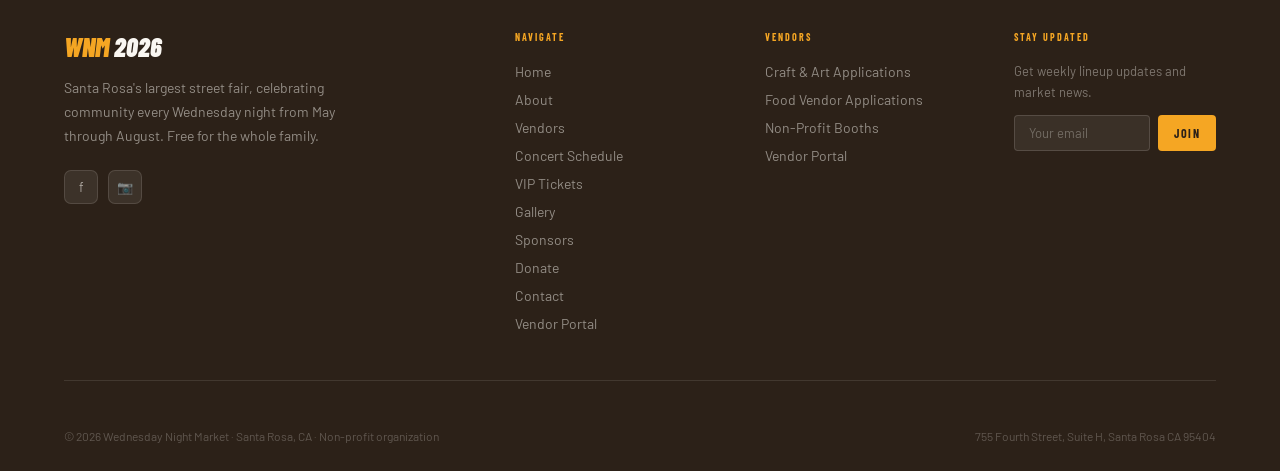
==== commit d86b7c4e: "Add files via upload" ====
--- a/about.html
+++ b/about.html
@@ -51,8 +51,10 @@
   <div class="fade-up">
     <p class="eyebrow">The People Behind It</p>
     <h2 class="display board-section">Meet the board.</h2>
+    <p class="body-text board-intro">Our board of directors is made up of dedicated community members who volunteer their time to bring this event to the market every week.</p>
   </div>
-  <div class="board-grid fade-up">
+
+  <div class="board-grid board-grid-lead fade-up">
     <div class="board-card">
       <div class="board-photo"><div class="photo-ph"><span class="ico">👤</span>Board photo</div></div>
       <div class="board-info">
@@ -60,25 +62,121 @@
         <div class="board-role">Market Manager</div>
       </div>
     </div>
+  </div>
+
+  <div class="board-grid fade-up">
     <div class="board-card">
       <div class="board-photo"><div class="photo-ph"><span class="ico">👤</span>Board photo</div></div>
       <div class="board-info">
-        <div class="board-name">Board Member</div>
-        <div class="board-role">President</div>
+        <div class="board-name">Jatinder "Joti" Singh Chandi</div>
+        <div class="board-role">Board President</div>
+        <div class="board-role-sub">Sponsorship Committee Chair</div>
+        <div class="board-committees">Sponsorship &middot; Beer &amp; Wine</div>
+        <p class="board-bio">Raised in Sonoma County after moving from India in 2000, Joti is COO and Senior VP of Chandi Hospitality Group. Years on the board have shaped his focus on supporting local businesses and keeping the market welcoming for everyone.</p>
       </div>
     </div>
     <div class="board-card">
       <div class="board-photo"><div class="photo-ph"><span class="ico">👤</span>Board photo</div></div>
       <div class="board-info">
-        <div class="board-name">Board Member</div>
-        <div class="board-role">Treasurer</div>
+        <div class="board-name">Krystal Humphrey</div>
+        <div class="board-role">Vice President</div>
+        <div class="board-role-sub">VIP Committee Chair</div>
+        <div class="board-committees">VIP &middot; Finance &middot; Sponsorship &middot; Vendor</div>
+        <p class="board-bio">A banking and commercial lending professional, Krystal brings financial strategy to the market's growth while also serving on four other non-profit boards around the county.</p>
       </div>
     </div>
     <div class="board-card">
       <div class="board-photo"><div class="photo-ph"><span class="ico">👤</span>Board photo</div></div>
       <div class="board-info">
-        <div class="board-name">Board Member</div>
-        <div class="board-role">Volunteer Coordinator</div>
+        <div class="board-name">Ishmael Septimo</div>
+        <div class="board-role">Treasurer</div>
+        <div class="board-role-sub">Finance Committee Chair</div>
+        <div class="board-committees">Finance &middot; Beer &amp; Wine</div>
+      </div>
+    </div>
+    <div class="board-card">
+      <div class="board-photo"><div class="photo-ph"><span class="ico">👤</span>Board photo</div></div>
+      <div class="board-info">
+        <div class="board-name">Christian Diaz</div>
+        <div class="board-role">Secretary</div>
+        <div class="board-role-sub">Beer &amp; Wine Committee Chair</div>
+        <div class="board-committees">Beer &amp; Wine &middot; Finance &middot; Sponsorship</div>
+        <p class="board-bio">A Santa Rosa native with 12 years in wine-industry hospitality and management, Christian has come to the market since childhood and now raises his own daughter in Sonoma County.</p>
+      </div>
+    </div>
+    <div class="board-card">
+      <div class="board-photo"><div class="photo-ph"><span class="ico">👤</span>Board photo</div></div>
+      <div class="board-info">
+        <div class="board-name">David Glass</div>
+        <div class="board-role">Board Member</div>
+        <div class="board-role-sub">Vendor Committee Chair</div>
+        <div class="board-committees">Vendor &middot; Music</div>
+        <p class="board-bio">On the board since 2022, David's family business Gourmet Faire has vended at the market since 2018. He now helps shape the music lineup so it reflects the whole community.</p>
+      </div>
+    </div>
+    <div class="board-card">
+      <div class="board-photo"><div class="photo-ph"><span class="ico">👤</span>Board photo</div></div>
+      <div class="board-info">
+        <div class="board-name">Gianni Messner</div>
+        <div class="board-role">Board Member</div>
+        <div class="board-committees">Vendor &middot; Music &middot; VIP</div>
+        <p class="board-bio">A Santa Rosa vendor for over 20 years, Gianni has served on the board since 2006 and lives locally with his wife and three kids.</p>
+      </div>
+    </div>
+    <div class="board-card">
+      <div class="board-photo"><div class="photo-ph"><span class="ico">👤</span>Board photo</div></div>
+      <div class="board-info">
+        <div class="board-name">Korin Robles</div>
+        <div class="board-role">Board Member</div>
+        <div class="board-role-sub">Marketing Committee Chair</div>
+        <div class="board-committees">Sponsorship &middot; Marketing</div>
+        <p class="board-bio">A property management professional with NARPM chapter leadership experience, Korin now leads the market's marketing and social presence, connecting local businesses with the community.</p>
+      </div>
+    </div>
+    <div class="board-card">
+      <div class="board-photo"><div class="photo-ph"><span class="ico">👤</span>Board photo</div></div>
+      <div class="board-info">
+        <div class="board-name">Danny Martinez</div>
+        <div class="board-role">Board Member</div>
+        <div class="board-committees">Vendor &middot; Sponsorship &middot; Music &middot; Marketing</div>
+      </div>
+    </div>
+    <div class="board-card">
+      <div class="board-photo"><div class="photo-ph"><span class="ico">👤</span>Board photo</div></div>
+      <div class="board-info">
+        <div class="board-name">Dee Pearse</div>
+        <div class="board-role">Board Member</div>
+        <div class="board-role-sub">Music Committee Chair</div>
+        <div class="board-committees">Finance &middot; Music</div>
+        <p class="board-bio">A labor coordinator specializing in event production, Dee previously directed programs supporting Gilroy's homeless community and holds a degree in public health and human services policy.</p>
+      </div>
+    </div>
+    <div class="board-card">
+      <div class="board-photo"><div class="photo-ph"><span class="ico">👤</span>Board photo</div></div>
+      <div class="board-info">
+        <div class="board-name">Gray B. Rollins</div>
+        <div class="board-role">Board Member</div>
+        <div class="board-committees">VIP &middot; Music</div>
+        <p class="board-bio">Owner of Belly: Left Coast Kitchen and Taproom in Santa Rosa, Gray has toured as an executive chef for acts including Linkin Park and Katy Perry, and has traveled to more than 75 countries.</p>
+      </div>
+    </div>
+    <div class="board-card">
+      <div class="board-photo"><div class="photo-ph"><span class="ico">👤</span>Board photo</div></div>
+      <div class="board-info">
+        <div class="board-name">Rocio Alvarez</div>
+        <div class="board-role">Board Member</div>
+        <div class="board-committees">Music &middot; Marketing</div>
+        <span class="board-badge">Se habla español</span>
+        <p class="board-bio">An HR professional and owner of Pink Nopal Shop, Rocio also leads Girasol Collective, a community organization supporting small businesses and local events.</p>
+      </div>
+    </div>
+    <div class="board-card">
+      <div class="board-photo"><div class="photo-ph"><span class="ico">👤</span>Board photo</div></div>
+      <div class="board-info">
+        <div class="board-name">Eva DePaz</div>
+        <div class="board-role">Board Member</div>
+        <div class="board-committees">VIP</div>
+        <span class="board-badge">Se habla español</span>
       </div>
     </div>
   </div>
--- a/styles.css
+++ b/styles.css
@@ -428,18 +428,22 @@
 .board-section h2 { font-size: clamp(34px, 4vw, 52px); color: var(--ink); margin: 10px 0 44px; }
 .board-grid {
   display: grid;
-  grid-template-columns: repeat(4, 1fr);
+  grid-template-columns: repeat(3, 1fr);
   gap: 20px;
 }
+.board-grid-lead { grid-template-columns: repeat(4, 1fr); margin-bottom: 20px; }
+.board-intro { max-width: 620px; margin: 14px 0 32px; }
 .board-card {
   background: var(--white);
   border-radius: var(--radius-md);
   overflow: hidden;
   border: 1px solid var(--border);
+  display: flex;
+  flex-direction: column;
 }
 .board-photo { height: 200px; overflow: hidden; }
 .board-photo .photo-ph { color: var(--ink-soft); background: var(--base-deep); }
-.board-info { padding: 18px 20px; }
+.board-info { padding: 18px 20px 22px; }
 .board-name {
   font-family: 'Barlow Condensed', sans-serif;
   font-weight: 700;
@@ -454,6 +458,36 @@
   letter-spacing: 0.13em;
   text-transform: uppercase;
   color: var(--amber-dark);
+}
+.board-role-sub {
+  font-size: 12px;
+  color: var(--ink-mid);
+  margin-top: 3px;
+}
+.board-committees {
+  font-size: 11px;
+  color: var(--ink-soft);
+  letter-spacing: 0.02em;
+  margin-top: 8px;
+  padding-top: 8px;
+  border-top: 1px solid var(--border);
+}
+.board-badge {
+  display: inline-block;
+  margin-top: 8px;
+  background: var(--sage-soft);
+  color: var(--sage);
+  font-size: 10px;
+  font-weight: 600;
+  letter-spacing: 0.04em;
+  padding: 3px 9px;
+  border-radius: 999px;
+}
+.board-bio {
+  font-size: 13px;
+  line-height: 1.55;
+  color: var(--ink-mid);
+  margin-top: 10px;
 }
 
 /* ── VENDORS ── */
@@ -1188,6 +1222,7 @@
   .concerts-layout { grid-template-columns: 1fr; gap: 40px; }
   .mini-cal { max-width: 420px; }
   .board-grid, .gallery-grid, .vendor-cards { grid-template-columns: repeat(2, 1fr); }
+  .board-grid-lead { grid-template-columns: repeat(2, 1fr); }
   .sponsor-grid { grid-template-columns: repeat(3, 1fr); }
   .event-strip { grid-template-columns: repeat(2, 1fr); }
   .mosaic { grid-template-columns: repeat(6, 1fr); grid-auto-rows: 200px; }
@@ -1238,6 +1273,7 @@
   .m1, .m2, .m3, .m4, .m5 { grid-column: span 1; grid-row: span 1; }
   .about-image-wrap { height: 380px; }
   .board-grid, .gallery-grid, .vendor-cards, .sponsor-grid { grid-template-columns: 1fr; }
+  .board-grid-lead { grid-template-columns: 1fr; max-width: 320px; }
   .gi:nth-child(3n+1) { grid-row: span 1; }
   .gi:nth-child(3n+1) .gi-img { aspect-ratio: 4/3; height: auto; }
   .vendor-tabs { overflow-x: auto; }
@@ -1543,3 +1579,111 @@
   .portal-card { padding: 28px 22px; }
   .portal-dash-head { flex-direction: column; align-items: flex-start; gap: 14px; }
 }
+
+/* ── SPONSORS HERO + NAMING SPONSOR (fills the blank top-right) ── */
+.sponsors-hero-grid {
+  display: grid;
+  grid-template-columns: 1fr 1fr;
+  gap: 56px;
+  align-items: start;
+  margin-bottom: 52px;
+}
+.sponsors-hero-text .body-text { max-width: 540px; margin-top: 12px; }
+.sponsors-hero-text h2 { margin: 10px 0 12px; }
+
+.naming-sponsor-card {
+  background: var(--white);
+  border: 1.5px solid var(--amber);
+  border-radius: var(--radius-lg);
+  padding: 28px 28px 24px;
+  box-shadow: 0 14px 32px rgba(44,33,24,0.06);
+}
+.naming-sponsor-eyebrow {
+  font-family: 'Barlow Condensed', sans-serif;
+  font-weight: 700;
+  font-size: 12px;
+  letter-spacing: 0.12em;
+  text-transform: uppercase;
+  color: var(--amber-dark);
+  margin-bottom: 14px;
+}
+.naming-sponsor-logo {
+  background: var(--base-deep);
+  border-radius: var(--radius-md);
+  height: 220px;
+  color: var(--ink-soft);
+  overflow: hidden;
+}
+.naming-sponsor-note {
+  font-size: 11px;
+  color: var(--ink-soft);
+  margin-top: 12px;
+  text-align: center;
+}
+
+/* ── SPONSOR TIERS + COMMUNITY PARTNERS (sponsors.html additions) ── */
+.sponsor-tier-group { margin-bottom: 40px; }
+.sponsor-tier-group .sponsor-grid { margin-bottom: 0; }
+.sponsor-tier-label {
+  font-family: 'Barlow Condensed', sans-serif;
+  font-weight: 700;
+  font-size: 13px;
+  letter-spacing: 0.12em;
+  text-transform: uppercase;
+  color: var(--amber-dark);
+  margin-bottom: 14px;
+}
+.sponsor-grid-lg { grid-template-columns: repeat(2, 1fr); max-width: 520px; }
+.sponsor-grid-lg .sponsor-logo { height: 110px; font-size: 15px; }
+.sponsor-grid-partners { grid-template-columns: repeat(3, 1fr); margin-top: 20px; margin-bottom: 0; max-width: 720px; }
+.sponsor-confirm { display: block; font-size: 9px; font-weight: 500; letter-spacing: 0.02em; text-transform: none; color: var(--ink-soft); margin-top: 3px; }
+
+.community-partners {
+  background: var(--sage-soft);
+  border: 1px solid rgba(90,148,104,0.2);
+  border-radius: var(--radius-lg);
+  padding: 40px 44px;
+  margin: 48px 0;
+}
+.community-partners .body-text { max-width: 680px; margin: 14px 0 20px; }
+.partner-benefits {
+  list-style: none;
+  display: flex;
+  flex-direction: column;
+  gap: 8px;
+  padding: 0;
+  margin: 0;
+}
+.partner-benefits li {
+  position: relative;
+  padding-left: 22px;
+  font-size: 14px;
+  color: var(--ink-mid);
+  line-height: 1.5;
+}
+.partner-benefits li::before {
+  content: '';
+  position: absolute;
+  left: 0; top: 8px;
+  width: 6px; height: 6px;
+  border-radius: 50%;
+  background: var(--sage);
+}
+
+.beer-sponsors { margin-bottom: 48px; }
+.beer-sponsors .body-text { max-width: 560px; margin-top: 10px; }
+
+.sponsor-pdf-link { display: inline-block; margin-top: 20px; }
+
+@media (max-width: 1080px) {
+  .sponsor-grid-partners { grid-template-columns: repeat(2, 1fr); }
+  .sponsors-hero-grid { grid-template-columns: 1fr; gap: 32px; }
+  .naming-sponsor-logo { height: 180px; }
+}
+@media (max-width: 720px) {
+  .sponsor-grid-lg { grid-template-columns: 1fr; max-width: none; }
+  .sponsor-grid-partners { grid-template-columns: 1fr; }
+  .community-partners { padding: 28px 22px; }
+  .naming-sponsor-card { padding: 22px 20px 18px; }
+  .naming-sponsor-logo { height: 160px; }
+}
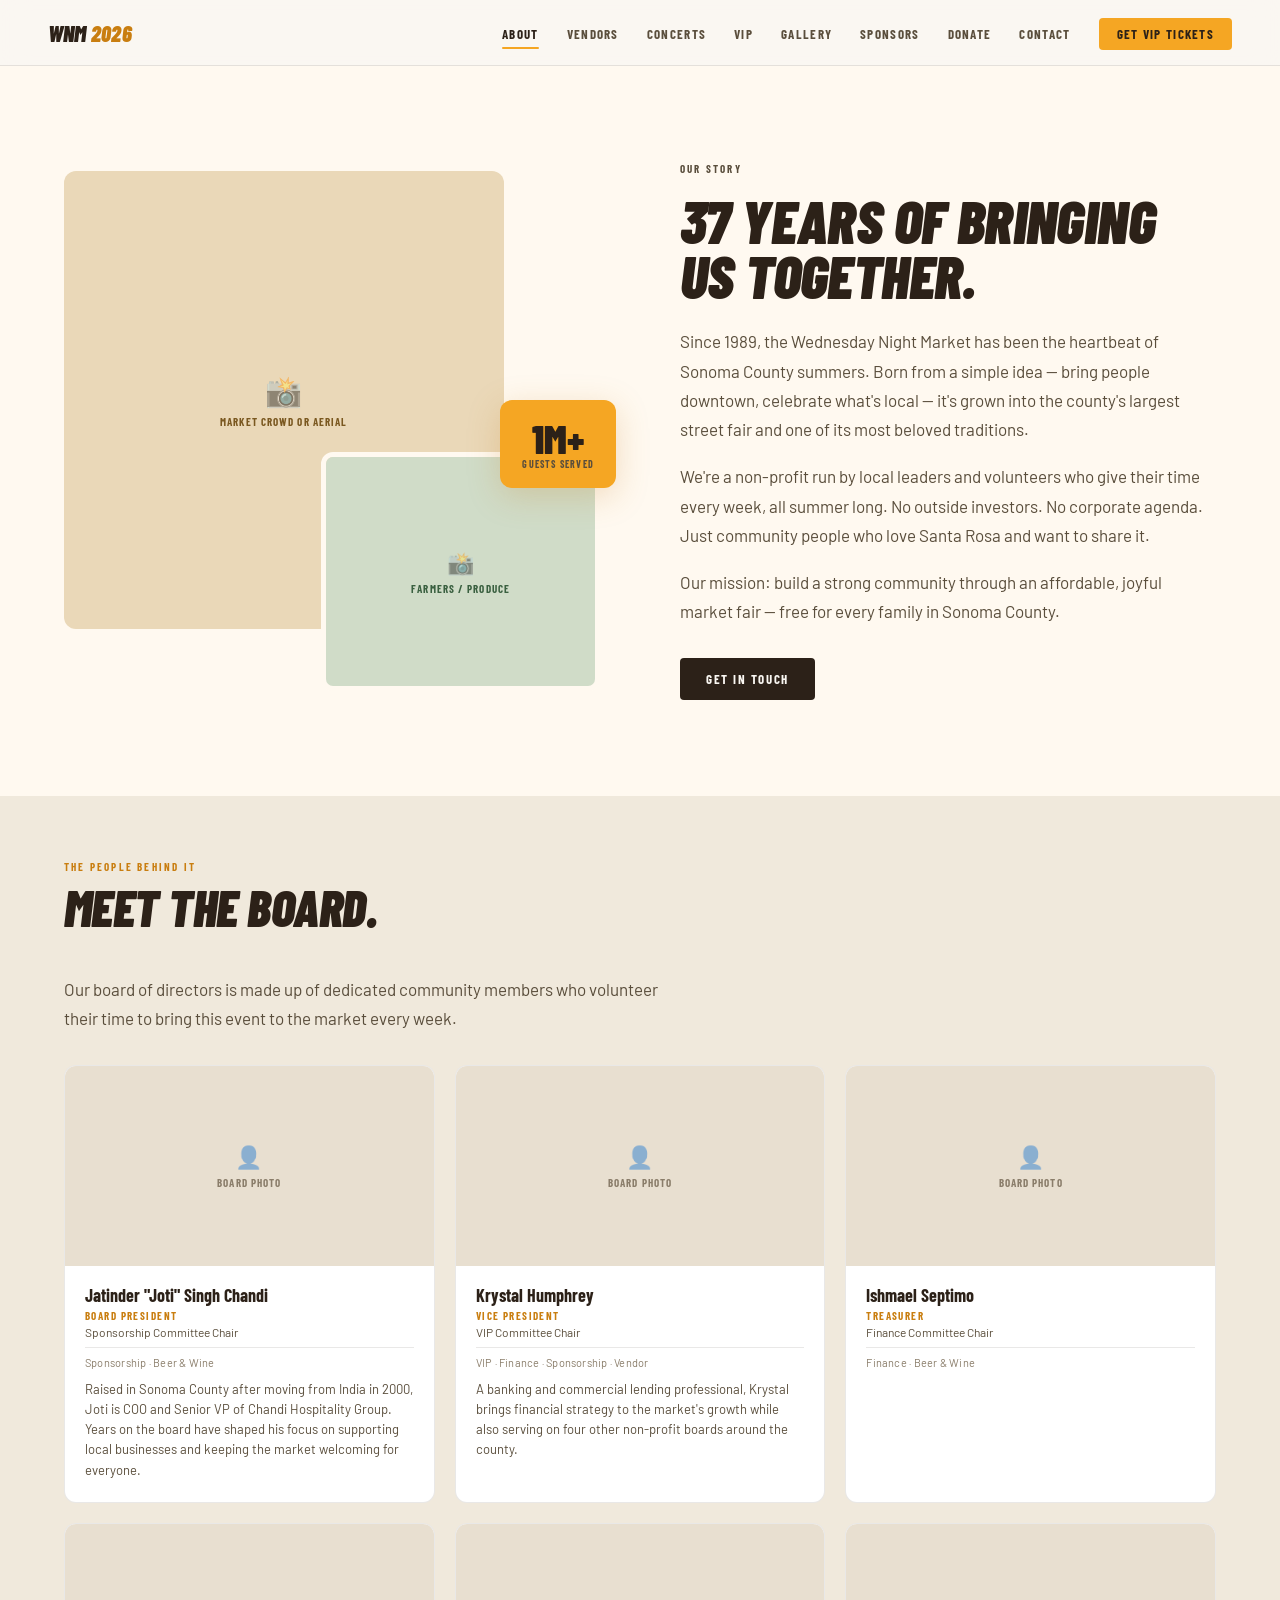
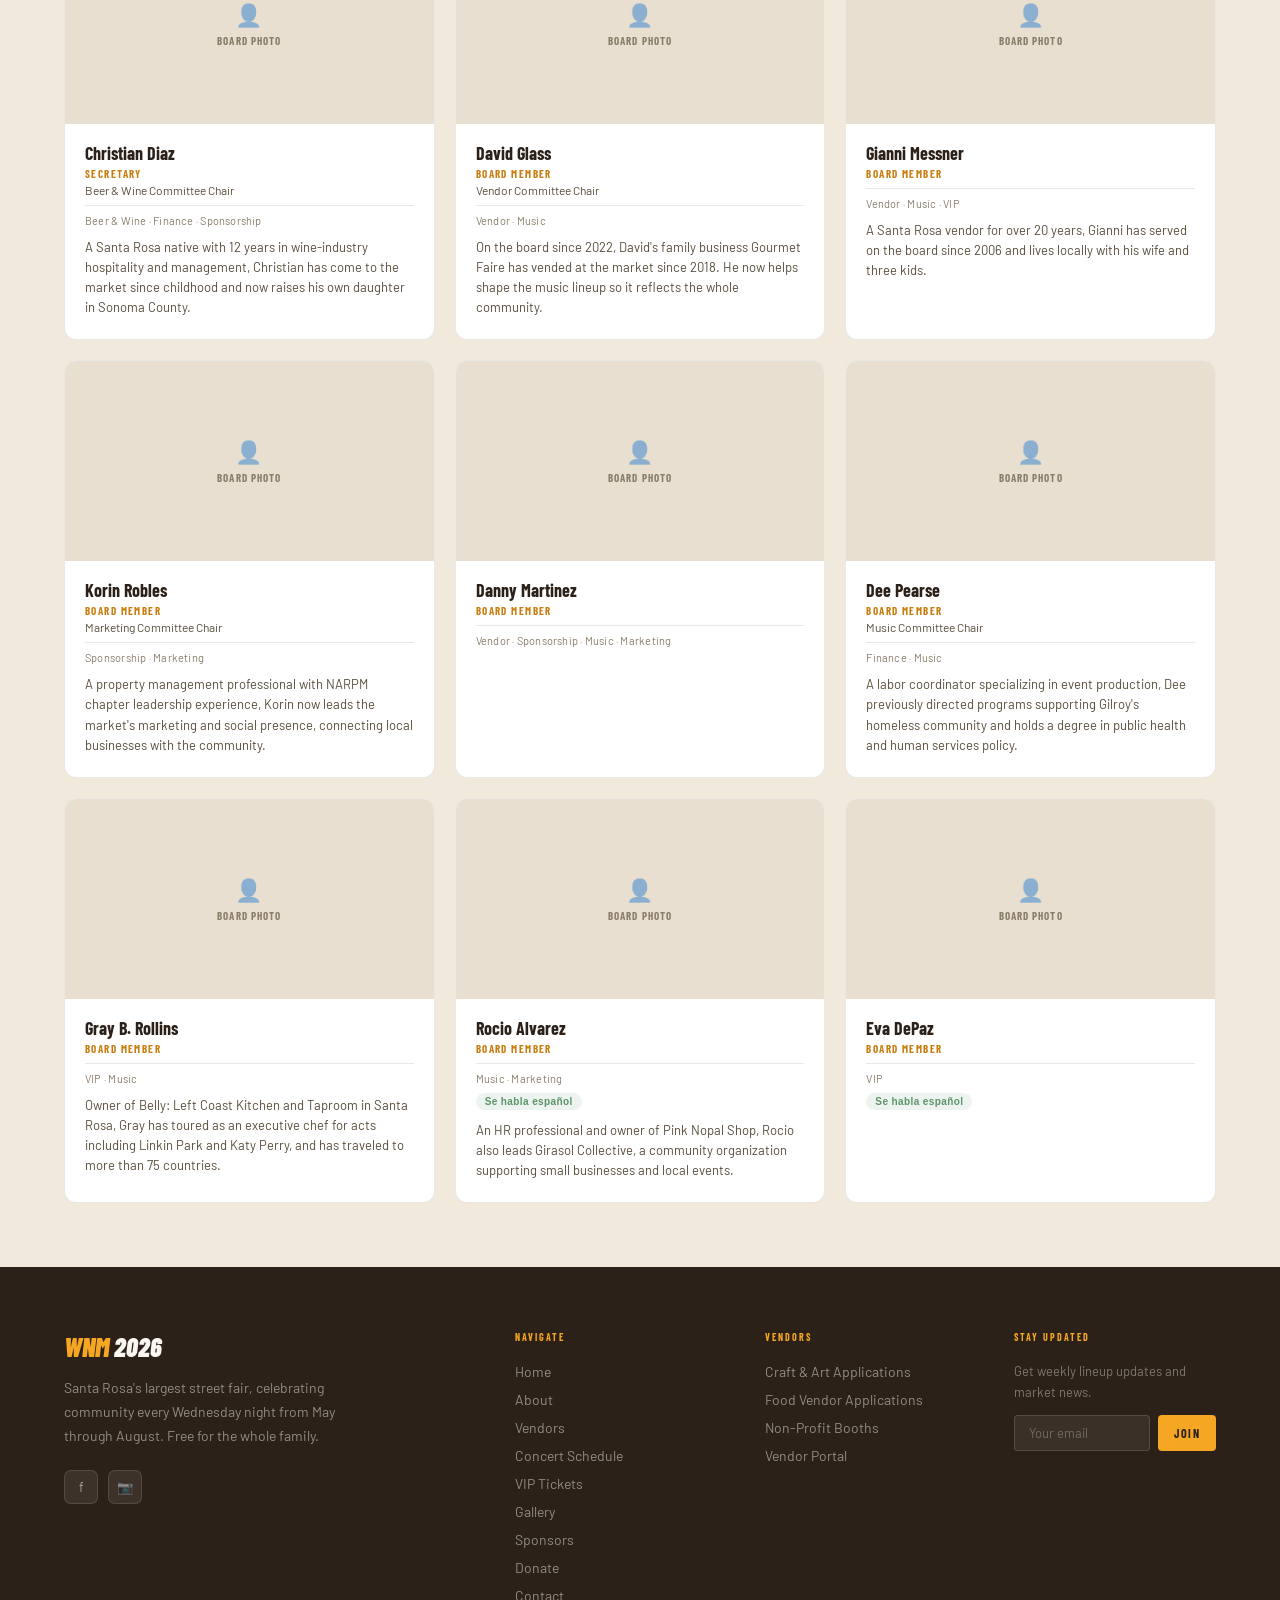
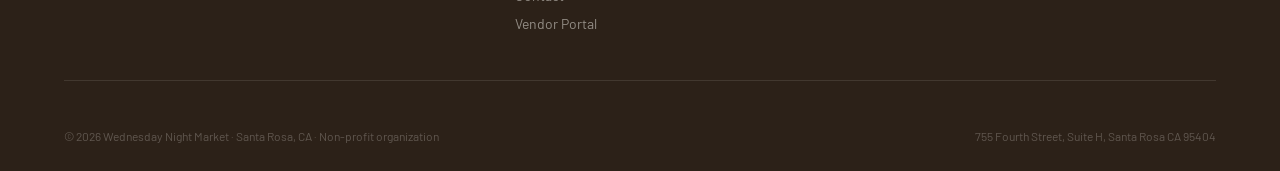
==== commit d149dd99: "Update about.html" ====
--- a/about.html
+++ b/about.html
@@ -54,15 +54,6 @@
     <p class="body-text board-intro">Our board of directors is made up of dedicated community members who volunteer their time to bring this event to the market every week.</p>
   </div>
 
-  <div class="board-grid board-grid-lead fade-up">
-    <div class="board-card">
-      <div class="board-photo"><div class="photo-ph"><span class="ico">👤</span>Board photo</div></div>
-      <div class="board-info">
-        <div class="board-name">Tina Castelli</div>
-        <div class="board-role">Market Manager</div>
-      </div>
-    </div>
-  </div>
 
   <div class="board-grid fade-up">
     <div class="board-card">
